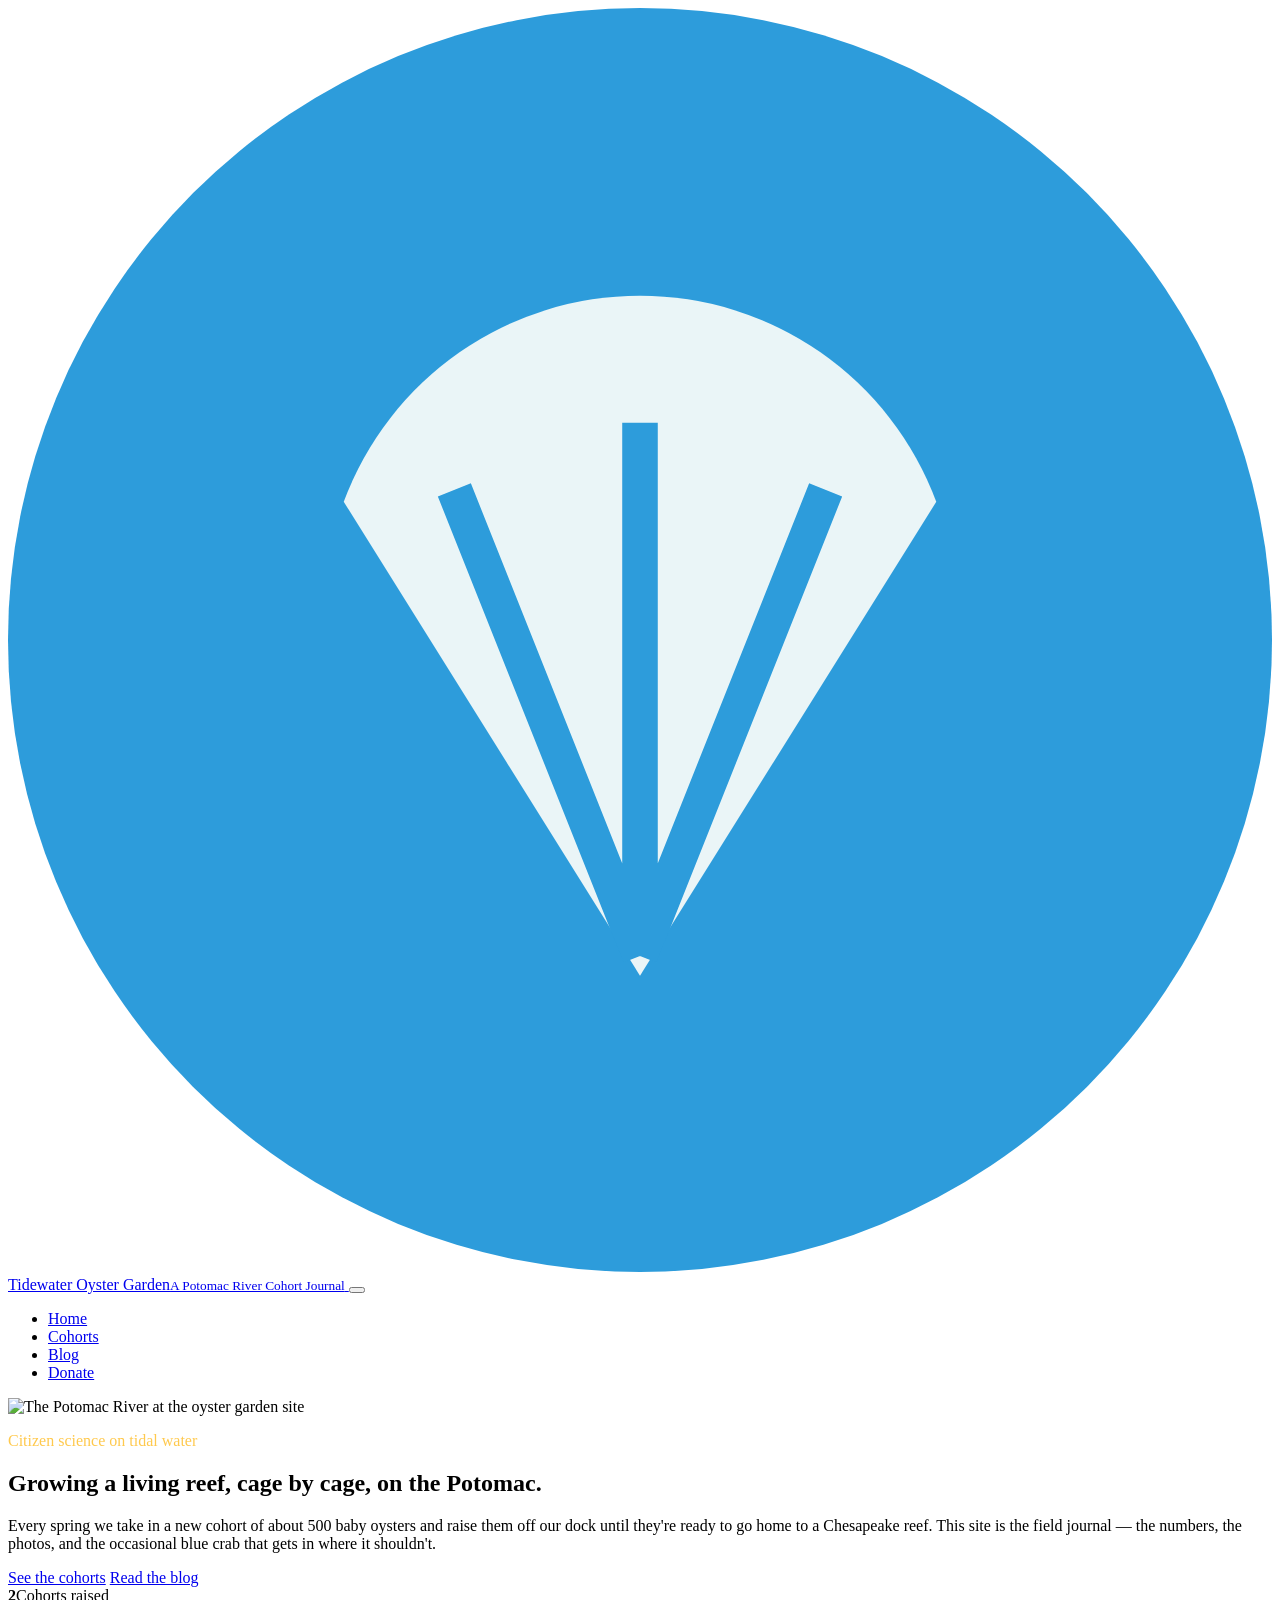
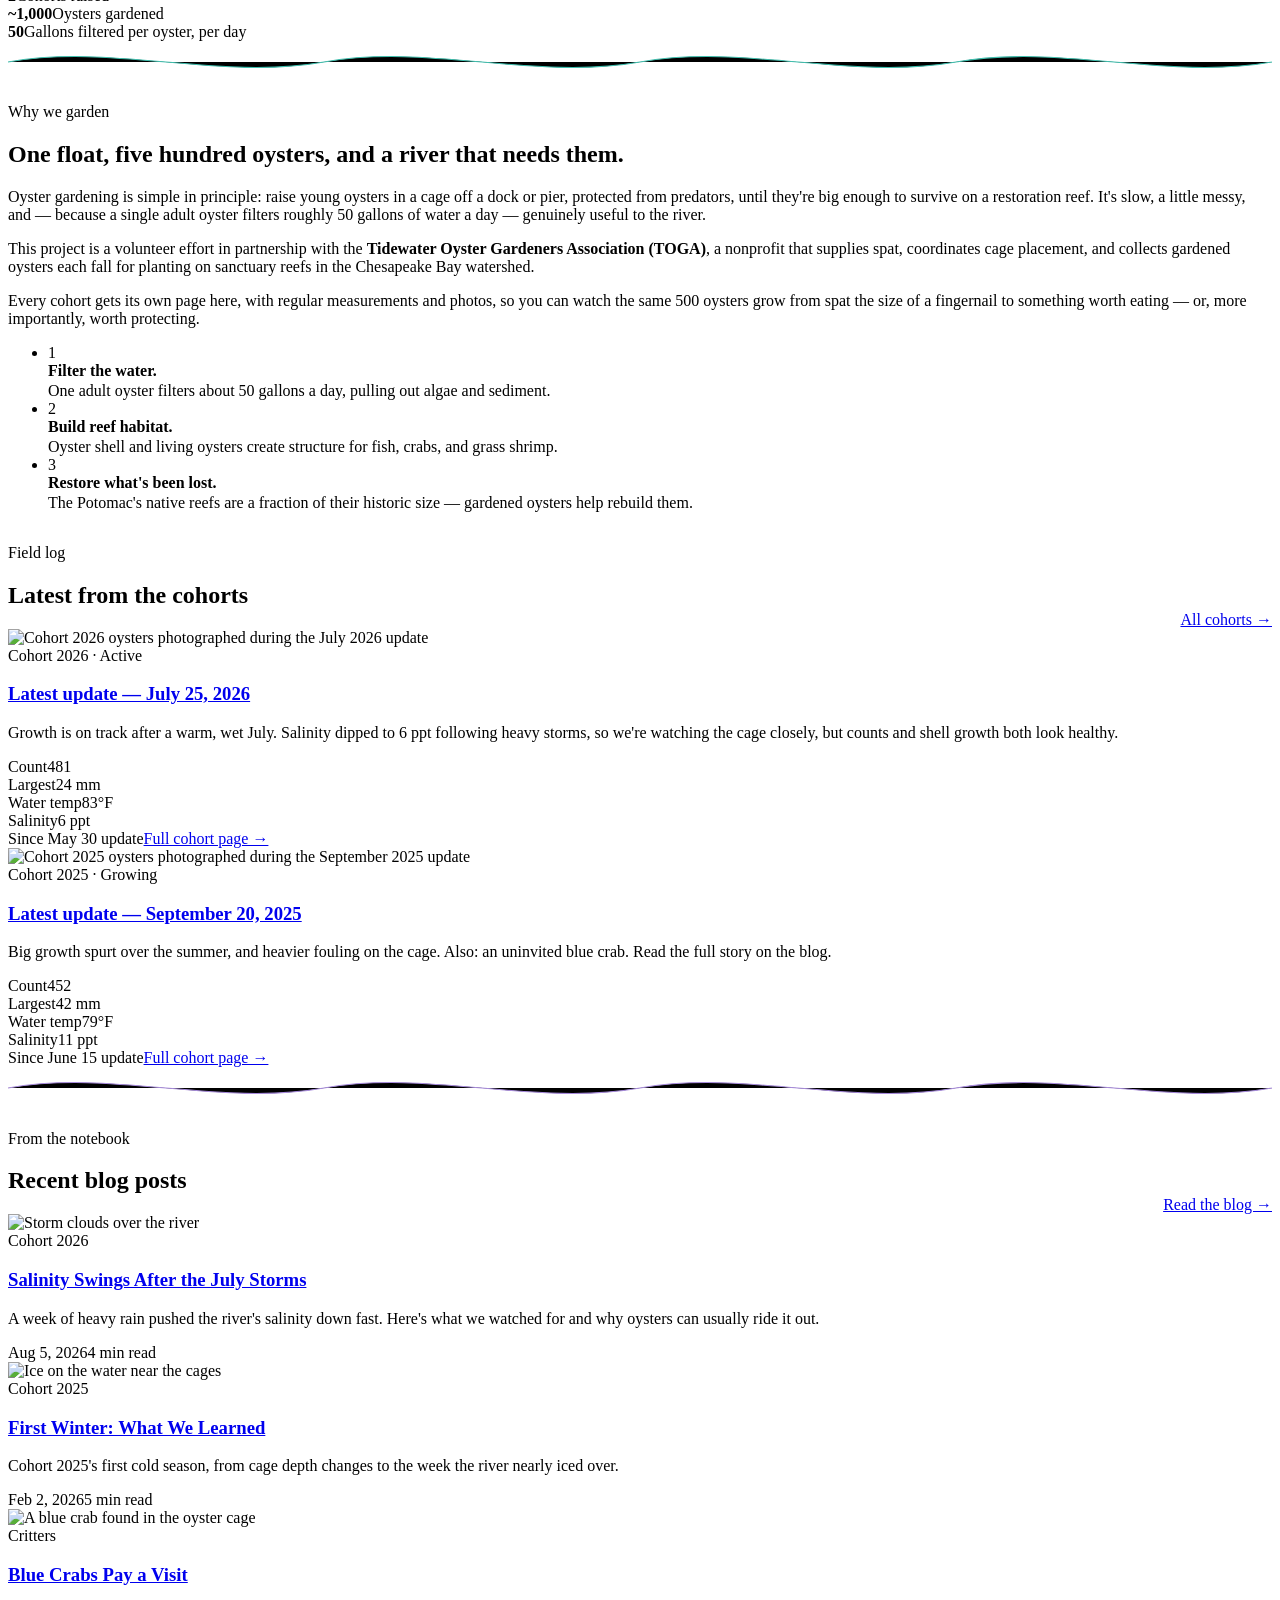
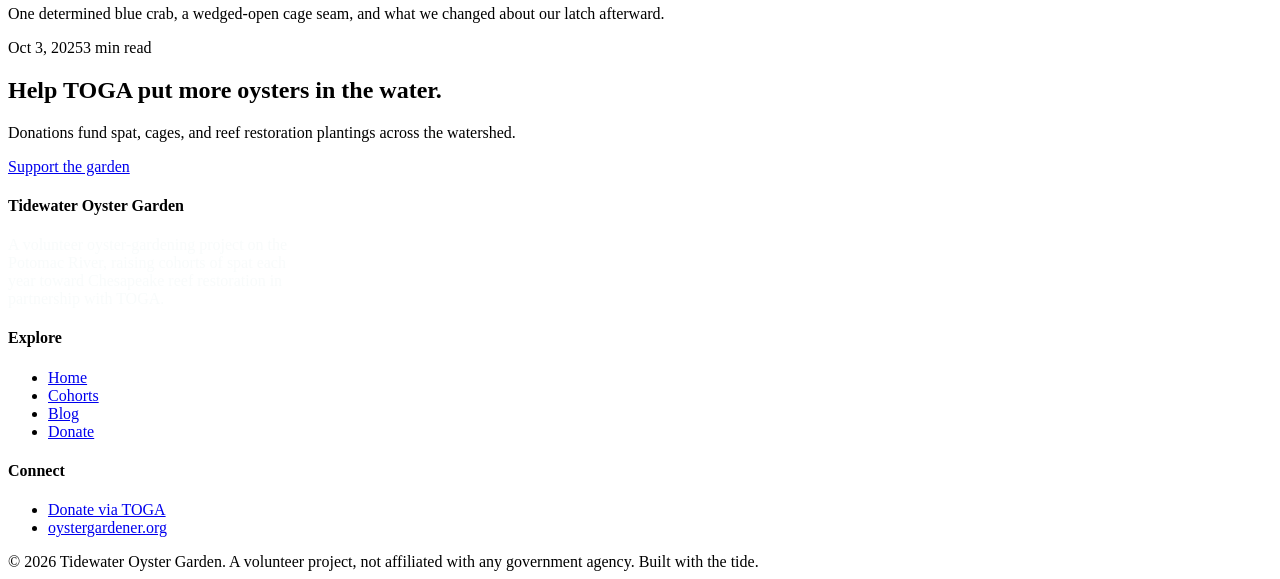
==== index.html @ 4af09a5b "Add files via upload" ====
<!DOCTYPE html>
<html lang="en">
<head>
<meta charset="UTF-8">
<meta name="viewport" content="width=device-width, initial-scale=1.0">
<title>Tidewater Oyster Garden — Growing a Reef on the Potomac</title>
<meta name="description" content="Follow the progress of a volunteer oyster garden on the Potomac River — cohort data, photo updates, field notes, and how to support the Tidewater Oyster Gardeners Association.">
<link rel="preconnect" href="https://fonts.googleapis.com">
<link rel="stylesheet" href="css/style.css">
</head>
<body data-page="home">

<header class="site-header">
  <nav class="nav">
    <a href="index.html" class="brand">
      <svg class="brand-mark" viewBox="0 0 32 32" xmlns="http://www.w3.org/2000/svg" aria-hidden="true">
        <circle cx="16" cy="16" r="16" fill="#2D9CDB"/>
        <path d="M16 24.5 L8.5 12.5 A8 8 0 0 1 23.5 12.5 Z" fill="#F5FAF9" opacity="0.95"/>
        <path d="M16 24 L16 10.5 M16 24 L11.3 12.2 M16 24 L20.7 12.2" stroke="#2D9CDB" stroke-width="0.9" fill="none"/>
      </svg>
      <span>Tidewater Oyster Garden<small>A Potomac River Cohort Journal</small></span>
    </a>
    <button class="nav-toggle" aria-label="Toggle navigation" aria-expanded="false"><span></span></button>
    <ul class="nav-links">
      <li><a href="index.html" data-nav="home">Home</a></li>
      <li><a href="cohorts.html" data-nav="cohorts">Cohorts</a></li>
      <li><a href="blog.html" data-nav="blog">Blog</a></li>
      <li><a href="donate.html" data-nav="donate" class="nav-cta">Donate</a></li>
    </ul>
  </nav>
</header>

<section class="hero">
  <div class="hero-media">
    <img src="images/site/hero-home.jpg" alt="The Potomac River at the oyster garden site">
  </div>
  <div class="hero-inner">
    <p class="eyebrow" style="color:#FFC94D">Citizen science on tidal water</p>
    <h1>Growing a living reef, cage by cage, on the Potomac.</h1>
    <p class="lede">Every spring we take in a new cohort of about 500 baby oysters and raise them off our dock until they're ready to go home to a Chesapeake reef. This site is the field journal — the numbers, the photos, and the occasional blue crab that gets in where it shouldn't.</p>
    <div class="hero-cta">
      <a href="cohorts.html" class="btn btn-primary">See the cohorts</a>
      <a href="blog.html" class="btn btn-ghost">Read the blog</a>
    </div>
    <div class="hero-stats">
      <div class="hero-stat"><b>2</b><span>Cohorts raised</span></div>
      <div class="hero-stat"><b>~1,000</b><span>Oysters gardened</span></div>
      <div class="hero-stat"><b>50</b><span>Gallons filtered per oyster, per day</span></div>
    </div>
  </div>
</section>

<svg class="tide-line" viewBox="0 0 1200 40" preserveAspectRatio="none" aria-hidden="true">
  <path d="M0,20 C100,2 200,38 300,20 C400,2 500,38 600,20 C700,2 800,38 900,20 C1000,2 1100,38 1200,20" stroke="#3FBFAE"/>
</svg>

<section class="section">
  <div class="container">
    <div class="grid grid-2" style="align-items:center; gap:56px;">
      <div class="reveal">
        <p class="eyebrow">Why we garden</p>
        <h2>One float, five hundred oysters, and a river that needs them.</h2>
        <p>Oyster gardening is simple in principle: raise young oysters in a cage off a dock or pier, protected from predators, until they're big enough to survive on a restoration reef. It's slow, a little messy, and — because a single adult oyster filters roughly 50 gallons of water a day — genuinely useful to the river.</p>
        <p>This project is a volunteer effort in partnership with the <strong>Tidewater Oyster Gardeners Association (TOGA)</strong>, a nonprofit that supplies spat, coordinates cage placement, and collects gardened oysters each fall for planting on sanctuary reefs in the Chesapeake Bay watershed.</p>
        <p>Every cohort gets its own page here, with regular measurements and photos, so you can watch the same 500 oysters grow from spat the size of a fingernail to something worth eating — or, more importantly, worth protecting.</p>
      </div>
      <div class="reveal">
        <ul class="impact-list">
          <li><span class="impact-num">1</span><div><strong>Filter the water.</strong><p style="margin:2px 0 0;">One adult oyster filters about 50 gallons a day, pulling out algae and sediment.</p></div></li>
          <li><span class="impact-num">2</span><div><strong>Build reef habitat.</strong><p style="margin:2px 0 0;">Oyster shell and living oysters create structure for fish, crabs, and grass shrimp.</p></div></li>
          <li><span class="impact-num">3</span><div><strong>Restore what's been lost.</strong><p style="margin:2px 0 0;">The Potomac's native reefs are a fraction of their historic size — gardened oysters help rebuild them.</p></div></li>
        </ul>
      </div>
    </div>
  </div>
</section>

<section class="section section--alt">
  <div class="container">
    <div style="display:flex; justify-content:space-between; align-items:end; flex-wrap:wrap; gap:16px;">
      <div>
        <p class="eyebrow">Field log</p>
        <h2>Latest from the cohorts</h2>
      </div>
      <a href="cohorts.html" class="btn btn-outline">All cohorts →</a>
    </div>

    <div class="grid grid-2 mt-lg">
      <div class="card reveal">
        <div class="card-media"><img src="images/cohort-2026/update2-01.jpg" alt="Cohort 2026 oysters photographed during the July 2026 update"></div>
        <div class="card-body">
          <span class="badge badge-active"><span class="badge-dot"></span>Cohort 2026 · Active</span>
          <h3><a href="cohort-2026.html#update-2026-07">Latest update — July 25, 2026</a></h3>
          <p>Growth is on track after a warm, wet July. Salinity dipped to 6 ppt following heavy storms, so we're watching the cage closely, but counts and shell growth both look healthy.</p>
          <div class="data-grid" style="margin:14px 0 0;">
            <div class="data-cell accent-bay"><span class="k">Count</span><span class="v">481</span></div>
            <div class="data-cell accent-coral"><span class="k">Largest</span><span class="v">24 mm</span></div>
            <div class="data-cell accent-marsh"><span class="k">Water temp</span><span class="v">83°F</span></div>
            <div class="data-cell accent-salmon"><span class="k">Salinity</span><span class="v">6 ppt</span></div>
          </div>
          <div class="card-foot"><span>Since May 30 update</span><a href="cohort-2026.html">Full cohort page →</a></div>
        </div>
      </div>

      <div class="card reveal">
        <div class="card-media"><img src="images/cohort-2025/update2-01.jpg" alt="Cohort 2025 oysters photographed during the September 2025 update"></div>
        <div class="card-body">
          <span class="badge"><span class="badge-dot"></span>Cohort 2025 · Growing</span>
          <h3><a href="cohort-2025.html#update-2025-09">Latest update — September 20, 2025</a></h3>
          <p>Big growth spurt over the summer, and heavier fouling on the cage. Also: an uninvited blue crab. Read the full story on the blog.</p>
          <div class="data-grid" style="margin:14px 0 0;">
            <div class="data-cell accent-bay"><span class="k">Count</span><span class="v">452</span></div>
            <div class="data-cell accent-coral"><span class="k">Largest</span><span class="v">42 mm</span></div>
            <div class="data-cell accent-marsh"><span class="k">Water temp</span><span class="v">79°F</span></div>
            <div class="data-cell accent-salmon"><span class="k">Salinity</span><span class="v">11 ppt</span></div>
          </div>
          <div class="card-foot"><span>Since June 15 update</span><a href="cohort-2025.html">Full cohort page →</a></div>
        </div>
      </div>
    </div>
  </div>
</section>

<svg class="tide-line" viewBox="0 0 1200 40" preserveAspectRatio="none" aria-hidden="true">
  <path d="M0,20 C100,2 200,38 300,20 C400,2 500,38 600,20 C700,2 800,38 900,20 C1000,2 1100,38 1200,20" stroke="#A78BDB"/>
</svg>

<section class="section">
  <div class="container">
    <div style="display:flex; justify-content:space-between; align-items:end; flex-wrap:wrap; gap:16px;">
      <div>
        <p class="eyebrow">From the notebook</p>
        <h2>Recent blog posts</h2>
      </div>
      <a href="blog.html" class="btn btn-outline">Read the blog →</a>
    </div>

    <div class="grid grid-3 mt-lg">
      <article class="card reveal">
        <div class="card-media"><img src="images/blog/post-storm.jpg" alt="Storm clouds over the river"></div>
        <div class="card-body">
          <span class="tag tag-coral">Cohort 2026</span>
          <h3><a href="blog.html#salinity-swings">Salinity Swings After the July Storms</a></h3>
          <p>A week of heavy rain pushed the river's salinity down fast. Here's what we watched for and why oysters can usually ride it out.</p>
          <div class="card-foot"><span>Aug 5, 2026</span><span>4 min read</span></div>
        </div>
      </article>

      <article class="card reveal">
        <div class="card-media"><img src="images/blog/post-winter.jpg" alt="Ice on the water near the cages"></div>
        <div class="card-body">
          <span class="tag tag-seafoam">Cohort 2025</span>
          <h3><a href="blog.html#first-winter">First Winter: What We Learned</a></h3>
          <p>Cohort 2025's first cold season, from cage depth changes to the week the river nearly iced over.</p>
          <div class="card-foot"><span>Feb 2, 2026</span><span>5 min read</span></div>
        </div>
      </article>

      <article class="card reveal">
        <div class="card-media"><img src="images/blog/post-crabs.jpg" alt="A blue crab found in the oyster cage"></div>
        <div class="card-body">
          <span class="tag">Critters</span>
          <h3><a href="blog.html#blue-crabs">Blue Crabs Pay a Visit</a></h3>
          <p>One determined blue crab, a wedged-open cage seam, and what we changed about our latch afterward.</p>
          <div class="card-foot"><span>Oct 3, 2025</span><span>3 min read</span></div>
        </div>
      </article>
    </div>
  </div>
</section>

<section class="section section--tight">
  <div class="container">
    <div class="donate-banner reveal">
      <div>
        <h2>Help TOGA put more oysters in the water.</h2>
        <p>Donations fund spat, cages, and reef restoration plantings across the watershed.</p>
      </div>
      <a href="donate.html" class="btn btn-primary btn-lg">Support the garden</a>
    </div>
  </div>
</section>

<footer class="site-footer">
  <div class="container">
    <div class="footer-grid">
      <div>
        <h4>Tidewater Oyster Garden</h4>
        <p style="color:rgba(245,250,249,.75); max-width:38ch;">A volunteer oyster-gardening project on the Potomac River, raising cohorts of spat each year toward Chesapeake reef restoration in partnership with TOGA.</p>
      </div>
      <div>
        <h4>Explore</h4>
        <ul>
          <li><a href="index.html">Home</a></li>
          <li><a href="cohorts.html">Cohorts</a></li>
          <li><a href="blog.html">Blog</a></li>
          <li><a href="donate.html">Donate</a></li>
        </ul>
      </div>
      <div>
        <h4>Connect</h4>
        <ul>
          <li><a href="https://www.oystergardener.org/donate" target="_blank" rel="noopener">Donate via TOGA</a></li>
          <li><a href="https://www.oystergardener.org" target="_blank" rel="noopener">oystergardener.org</a></li>
        </ul>
      </div>
    </div>
    <div class="footer-bottom">
      <span>© 2026 Tidewater Oyster Garden. A volunteer project, not affiliated with any government agency.</span>
      <span>Built with the tide.</span>
    </div>
  </div>
</footer>

<script src="js/main.js"></script>
</body>
</html>
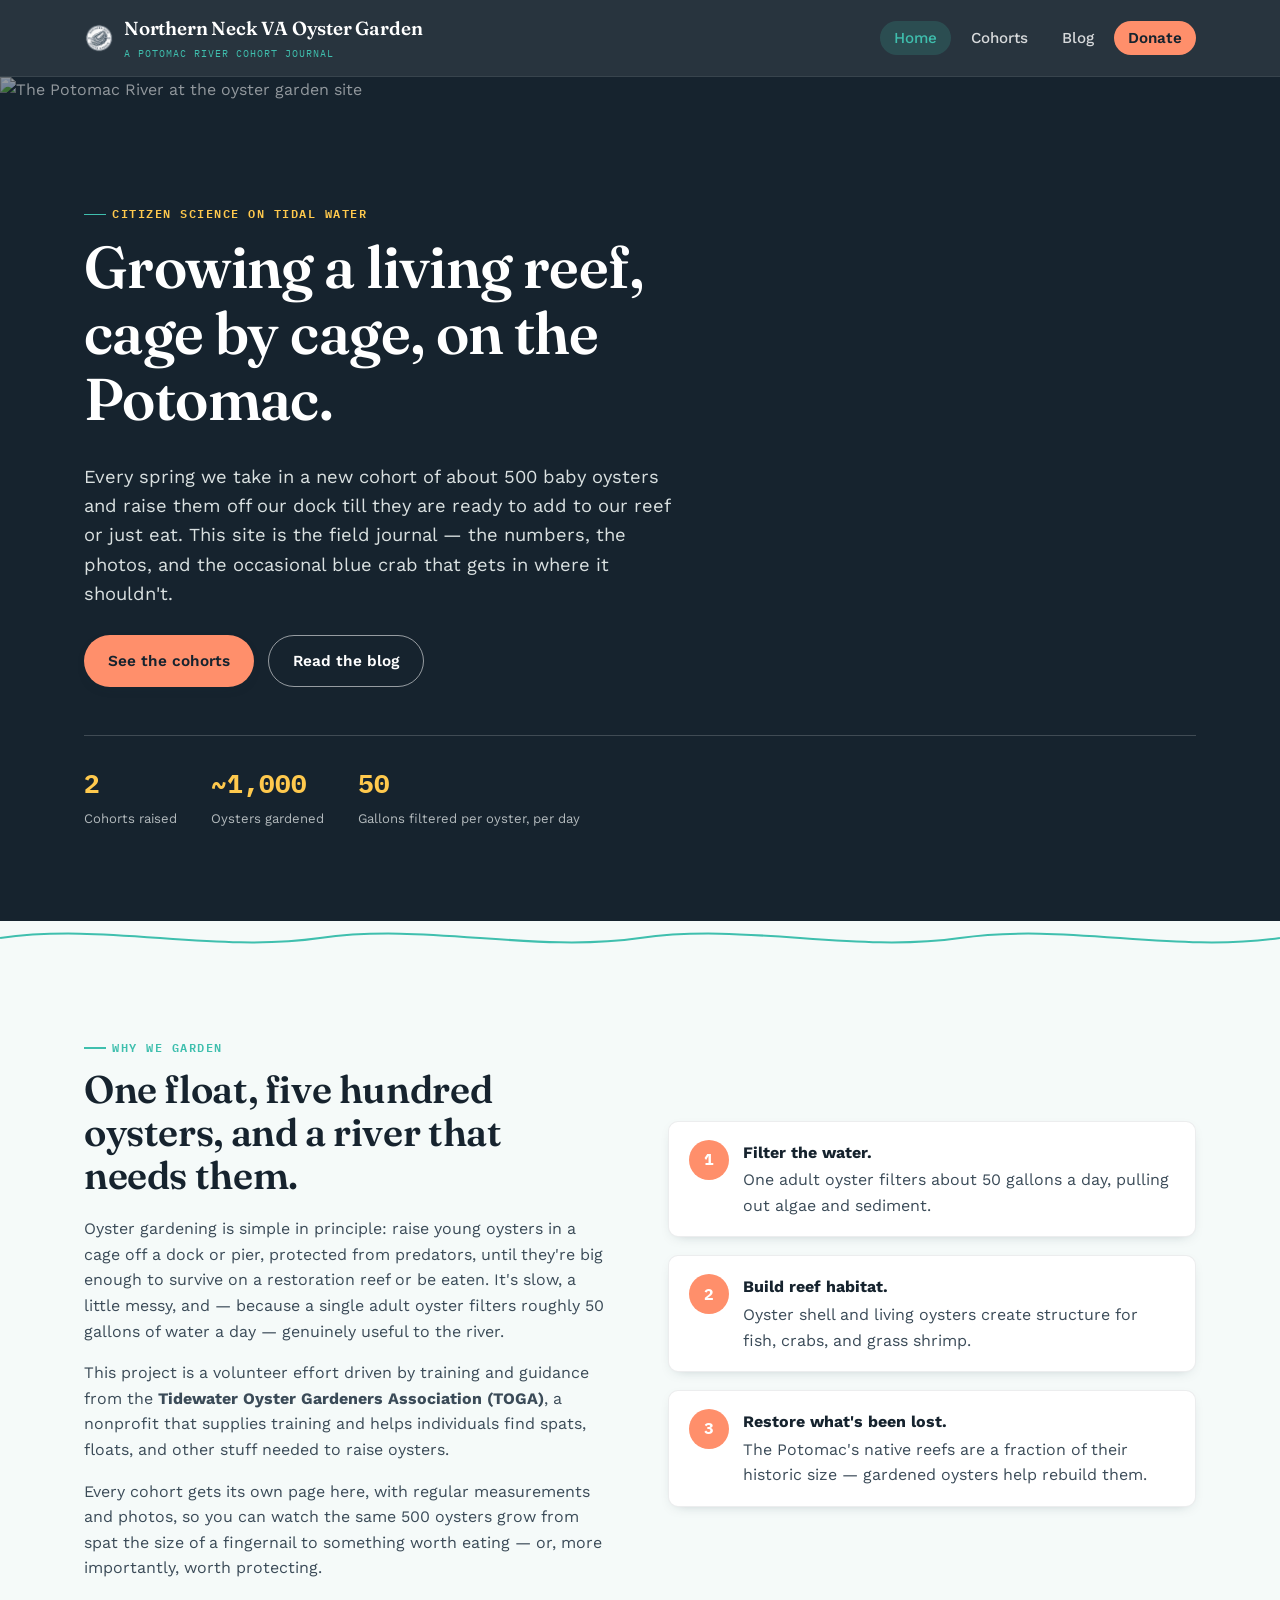
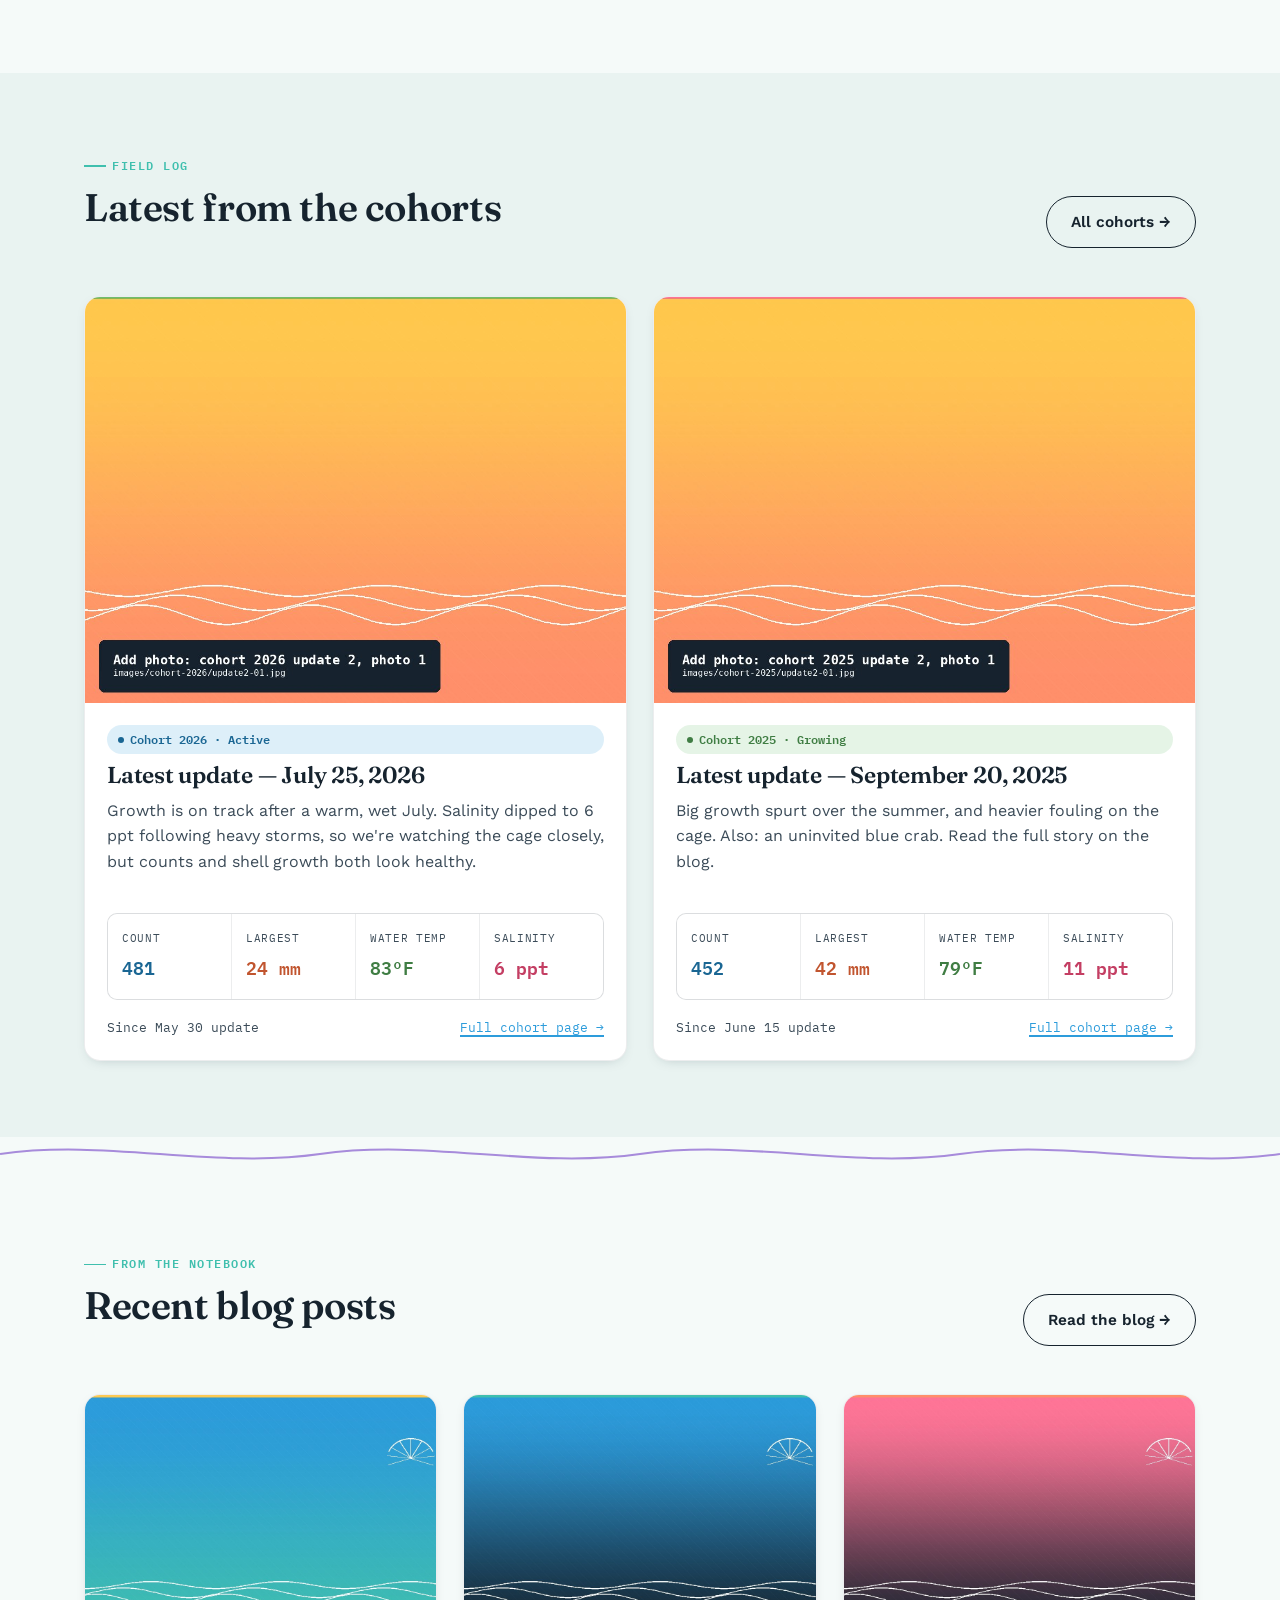
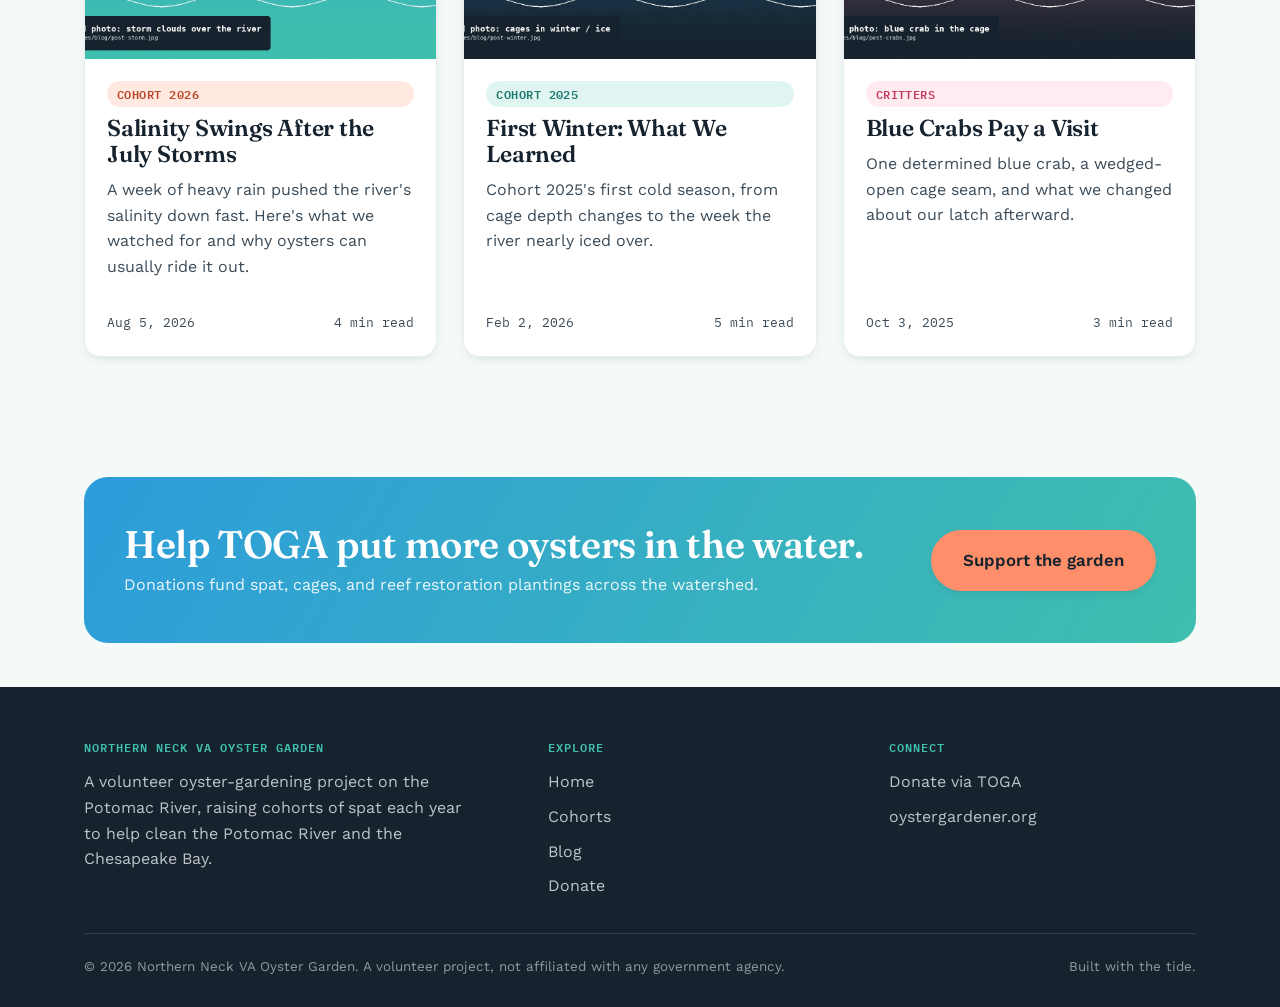
==== commit 91e4c13d: "Add files via upload" ====
--- a/index.html
+++ b/index.html
@@ -3,7 +3,7 @@
 <head>
 <meta charset="UTF-8">
 <meta name="viewport" content="width=device-width, initial-scale=1.0">
-<title>Tidewater Oyster Garden — Growing a Reef on the Potomac</title>
+<title>Northern Neck VA Oyster Garden — Growing a Reef on the Potomac</title>
 <meta name="description" content="Follow the progress of a volunteer oyster garden on the Potomac River — cohort data, photo updates, field notes, and how to support the Tidewater Oyster Gardeners Association.">
 <link rel="preconnect" href="https://fonts.googleapis.com">
 <link rel="stylesheet" href="css/style.css">
@@ -13,12 +13,8 @@
 <header class="site-header">
   <nav class="nav">
     <a href="index.html" class="brand">
-      <svg class="brand-mark" viewBox="0 0 32 32" xmlns="http://www.w3.org/2000/svg" aria-hidden="true">
-        <circle cx="16" cy="16" r="16" fill="#2D9CDB"/>
-        <path d="M16 24.5 L8.5 12.5 A8 8 0 0 1 23.5 12.5 Z" fill="#F5FAF9" opacity="0.95"/>
-        <path d="M16 24 L16 10.5 M16 24 L11.3 12.2 M16 24 L20.7 12.2" stroke="#2D9CDB" stroke-width="0.9" fill="none"/>
-      </svg>
-      <span>Tidewater Oyster Garden<small>A Potomac River Cohort Journal</small></span>
+      <img class="brand-mark" src="images/site/brand-mark.png" alt="Northern Neck VA Oyster Garden brand mark">
+      <span>Northern Neck VA Oyster Garden<small>A Potomac River Cohort Journal</small></span>
     </a>
     <button class="nav-toggle" aria-label="Toggle navigation" aria-expanded="false"><span></span></button>
     <ul class="nav-links">
@@ -37,7 +33,7 @@
   <div class="hero-inner">
     <p class="eyebrow" style="color:#FFC94D">Citizen science on tidal water</p>
     <h1>Growing a living reef, cage by cage, on the Potomac.</h1>
-    <p class="lede">Every spring we take in a new cohort of about 500 baby oysters and raise them off our dock until they're ready to go home to a Chesapeake reef. This site is the field journal — the numbers, the photos, and the occasional blue crab that gets in where it shouldn't.</p>
+    <p class="lede">Every spring we take in a new cohort of about 500 baby oysters and raise them off our dock till they are ready to add to our reef or just eat. This site is the field journal — the numbers, the photos, and the occasional blue crab that gets in where it shouldn't.</p>
     <div class="hero-cta">
       <a href="cohorts.html" class="btn btn-primary">See the cohorts</a>
       <a href="blog.html" class="btn btn-ghost">Read the blog</a>
@@ -60,8 +56,8 @@
       <div class="reveal">
         <p class="eyebrow">Why we garden</p>
         <h2>One float, five hundred oysters, and a river that needs them.</h2>
-        <p>Oyster gardening is simple in principle: raise young oysters in a cage off a dock or pier, protected from predators, until they're big enough to survive on a restoration reef. It's slow, a little messy, and — because a single adult oyster filters roughly 50 gallons of water a day — genuinely useful to the river.</p>
-        <p>This project is a volunteer effort in partnership with the <strong>Tidewater Oyster Gardeners Association (TOGA)</strong>, a nonprofit that supplies spat, coordinates cage placement, and collects gardened oysters each fall for planting on sanctuary reefs in the Chesapeake Bay watershed.</p>
+        <p>Oyster gardening is simple in principle: raise young oysters in a cage off a dock or pier, protected from predators, until they're big enough to survive on a restoration reef or be eaten. It's slow, a little messy, and — because a single adult oyster filters roughly 50 gallons of water a day — genuinely useful to the river.</p>
+        <p>This project is a volunteer effort driven by training and guidance from the <strong>Tidewater Oyster Gardeners Association (TOGA)</strong>, a nonprofit that supplies training and helps individuals find spats, floats, and other stuff needed to raise oysters.</p>
         <p>Every cohort gets its own page here, with regular measurements and photos, so you can watch the same 500 oysters grow from spat the size of a fingernail to something worth eating — or, more importantly, worth protecting.</p>
       </div>
       <div class="reveal">
@@ -185,8 +181,8 @@
   <div class="container">
     <div class="footer-grid">
       <div>
-        <h4>Tidewater Oyster Garden</h4>
-        <p style="color:rgba(245,250,249,.75); max-width:38ch;">A volunteer oyster-gardening project on the Potomac River, raising cohorts of spat each year toward Chesapeake reef restoration in partnership with TOGA.</p>
+        <h4>Northern Neck VA Oyster Garden</h4>
+        <p style="color:rgba(245,250,249,.75); max-width:38ch;">A volunteer oyster-gardening project on the Potomac River, raising cohorts of spat each year to help clean the Potomac River and the Chesapeake Bay.</p>
       </div>
       <div>
         <h4>Explore</h4>
@@ -206,7 +202,7 @@
       </div>
     </div>
     <div class="footer-bottom">
-      <span>© 2026 Tidewater Oyster Garden. A volunteer project, not affiliated with any government agency.</span>
+      <span>© 2026 Northern Neck VA Oyster Garden. A volunteer project, not affiliated with any government agency.</span>
       <span>Built with the tide.</span>
     </div>
   </div>
--- a/css/style.css
+++ b/css/style.css
@@ -0,0 +1,464 @@
+/* ==========================================================================
+   Northern Neck VA Oyster Garden — stylesheet
+   A field-notebook aesthetic for a citizen-science oyster garden on the
+   Potomac. Signature element: the "tide line" — a wavy rule that separates
+   sections, and a vertical tide gauge that tracks cohort update history.
+   ========================================================================== */
+
+@import url('https://fonts.googleapis.com/css2?family=Fraunces:opsz,wght@9..144,400;9..144,500;9..144,600;9..144,700&family=Work+Sans:wght@400;500;600;700&family=IBM+Plex+Mono:wght@400;500;600&display=swap');
+
+:root{
+  /* -- brand palette (fixed) -- */
+  --bay:      #2D9CDB;
+  --seafoam:  #3FBFAE;
+  --coral:    #FF8F6B;
+  --gold:     #FFC94D;
+  --lavender: #A78BDB;
+  --salmon:   #FF7597;
+  --marsh:    #6FBF73;
+
+  /* -- neutrals, built to sit quietly around the palette -- */
+  --ink:        #16232E;
+  --ink-soft:   #3B4B58;
+  --paper:      #F5FAF9;
+  --paper-alt:  #E9F3F1;
+  --paper-deep: #DCEAE8;
+  --white:      #FFFFFF;
+  --line:       rgba(22,35,46,.14);
+  --line-soft:  rgba(22,35,46,.08);
+  --shadow:     0 12px 30px -14px rgba(16,45,58,.35);
+  --shadow-sm:  0 4px 14px -8px rgba(16,45,58,.35);
+
+  /* -- type -- */
+  --font-display: 'Fraunces', 'Georgia', serif;
+  --font-body:    'Work Sans', -apple-system, sans-serif;
+  --font-mono:    'IBM Plex Mono', 'SFMono-Regular', monospace;
+
+  --radius: 16px;
+  --radius-sm: 10px;
+  --container: 1160px;
+}
+
+*, *::before, *::after{ box-sizing: border-box; }
+html{ scroll-behavior: smooth; }
+@media (prefers-reduced-motion: reduce){
+  html{ scroll-behavior: auto; }
+  *, *::before, *::after{ animation-duration: .001ms !important; animation-iteration-count: 1 !important; transition-duration: .001ms !important; scroll-behavior: auto !important; }
+}
+
+body{
+  margin: 0;
+  font-family: var(--font-body);
+  color: var(--ink);
+  background: var(--paper);
+  line-height: 1.6;
+  -webkit-font-smoothing: antialiased;
+}
+
+h1,h2,h3,h4{
+  font-family: var(--font-display);
+  font-weight: 600;
+  line-height: 1.12;
+  margin: 0 0 .5em;
+  color: var(--ink);
+  letter-spacing: -.01em;
+}
+h1{ font-size: clamp(2.4rem, 4.6vw, 4rem); font-weight: 600; }
+h2{ font-size: clamp(1.7rem, 3vw, 2.5rem); }
+h3{ font-size: clamp(1.25rem, 1.8vw, 1.6rem); }
+p{ margin: 0 0 1em; color: var(--ink-soft); }
+a{ color: var(--bay); text-decoration-thickness: 1.5px; text-underline-offset: 3px; }
+a:hover{ color: #1f7fb8; }
+img{ max-width: 100%; display: block; }
+ul{ padding-left: 1.2em; }
+
+:focus-visible{
+  outline: 3px solid var(--gold);
+  outline-offset: 3px;
+  border-radius: 4px;
+}
+
+.container{
+  width: 100%;
+  max-width: var(--container);
+  margin: 0 auto;
+  padding: 0 24px;
+}
+
+.eyebrow{
+  font-family: var(--font-mono);
+  font-size: .78rem;
+  letter-spacing: .12em;
+  text-transform: uppercase;
+  color: var(--seafoam);
+  font-weight: 600;
+  display: inline-flex;
+  align-items: center;
+  gap: .5em;
+  margin-bottom: .8em;
+}
+.eyebrow::before{
+  content: "";
+  width: 22px; height: 1.5px;
+  background: var(--seafoam);
+  display: inline-block;
+}
+
+/* ==========================================================================
+   Site header / nav
+   ========================================================================== */
+.site-header{
+  position: sticky; top: 0; z-index: 50;
+  background: rgba(22,35,46,.92);
+  backdrop-filter: blur(10px);
+  border-bottom: 1px solid rgba(255,255,255,.08);
+}
+.nav{
+  display: flex; align-items: center; justify-content: space-between;
+  padding: 14px 24px;
+  max-width: var(--container);
+  margin: 0 auto;
+}
+.brand{
+  display: flex; align-items: center; gap: 10px;
+  color: var(--white); text-decoration: none;
+  font-family: var(--font-display); font-weight: 600; font-size: 1.18rem;
+  letter-spacing: -.01em;
+}
+.brand:hover{ color: var(--white); }
+.brand-mark{ width: 30px; height: 30px; flex-shrink: 0; object-fit: contain; border-radius: 50%; }
+.brand small{
+  display: block; font-family: var(--font-mono); font-weight: 400;
+  font-size: .62rem; letter-spacing: .1em; text-transform: uppercase;
+  color: var(--seafoam); margin-top: 2px;
+}
+
+.nav-links{
+  display: flex; align-items: center; gap: 6px;
+  list-style: none; margin: 0; padding: 0;
+}
+.nav-links a{
+  color: rgba(255,255,255,.82);
+  text-decoration: none;
+  font-weight: 500; font-size: .95rem;
+  padding: 8px 14px; border-radius: 999px;
+  transition: background .15s ease, color .15s ease;
+}
+.nav-links a:hover{ background: rgba(255,255,255,.1); color: var(--white); }
+.nav-links a.active{ background: rgba(63,191,174,.18); color: var(--seafoam); }
+.nav-links a.nav-cta{
+  background: var(--coral); color: var(--ink); font-weight: 600;
+}
+.nav-links a.nav-cta:hover{ background: #ff7c50; color: var(--ink); }
+
+.nav-toggle{
+  display: none;
+  background: none; border: 1px solid rgba(255,255,255,.3);
+  border-radius: 8px; width: 42px; height: 38px;
+  align-items: center; justify-content: center; cursor: pointer;
+}
+.nav-toggle span, .nav-toggle span::before, .nav-toggle span::after{
+  content: ""; display: block; width: 20px; height: 2px; background: var(--white);
+  position: relative; transition: transform .2s ease, opacity .2s ease;
+}
+.nav-toggle span::before{ position: absolute; top: -6px; }
+.nav-toggle span::after{ position: absolute; top: 6px; }
+
+@media (max-width: 820px){
+  .nav-toggle{ display: flex; }
+  .nav-links{
+    position: absolute; top: 100%; left: 0; right: 0;
+    flex-direction: column; align-items: stretch; gap: 2px;
+    background: rgba(22,35,46,.98); padding: 10px 16px 18px;
+    display: none;
+  }
+  .nav-links.open{ display: flex; }
+  .nav-links a{ padding: 12px 14px; }
+}
+
+/* ==========================================================================
+   Tide line — signature divider motif
+   ========================================================================== */
+.tide-line{ display: block; width: 100%; height: 34px; margin: 0; }
+.tide-line path{ fill: none; stroke-width: 2.4; }
+
+.section{ padding: 76px 0; }
+.section--tight{ padding: 44px 0; }
+.section--alt{ background: var(--paper-alt); }
+.section--ink{ background: var(--ink); color: var(--paper); }
+.section--ink h2, .section--ink h3{ color: var(--white); }
+.section--ink p{ color: rgba(245,250,249,.78); }
+
+/* ==========================================================================
+   Buttons
+   ========================================================================== */
+.btn{
+  display: inline-flex; align-items: center; gap: 8px;
+  font-family: var(--font-body); font-weight: 600; font-size: .96rem;
+  padding: 13px 24px; border-radius: 999px;
+  text-decoration: none; border: none; cursor: pointer;
+  transition: transform .15s ease, box-shadow .15s ease, background .15s ease;
+}
+.btn:hover{ transform: translateY(-2px); }
+.btn-primary{ background: var(--coral); color: var(--ink); box-shadow: var(--shadow-sm); }
+.btn-primary:hover{ background: #ff7c50; color: var(--ink); }
+.btn-ghost{
+  background: transparent; color: var(--white);
+  border: 1.5px solid rgba(255,255,255,.55);
+}
+.btn-ghost:hover{ background: rgba(255,255,255,.12); color: var(--white); }
+.btn-outline{
+  background: transparent; color: var(--ink);
+  border: 1.5px solid var(--ink);
+}
+.btn-outline:hover{ background: var(--ink); color: var(--white); }
+.btn-lg{ padding: 17px 32px; font-size: 1.05rem; }
+
+/* ==========================================================================
+   Hero
+   ========================================================================== */
+.hero{
+  position: relative; color: var(--white);
+  background: var(--ink);
+  overflow: hidden;
+}
+.hero-media{
+  position: absolute; inset: 0;
+}
+.hero-media img{ width: 100%; height: 100%; object-fit: cover; opacity: .82; }
+.hero-media::after{
+  content: "";
+  position: absolute; inset: 0;
+  background: linear-gradient(180deg, rgba(22,35,46,.35) 0%, rgba(22,35,46,.55) 55%, rgba(22,35,46,.96) 100%);
+}
+.hero-inner{
+  position: relative; z-index: 2;
+  padding: 120px 24px 90px;
+  max-width: var(--container); margin: 0 auto;
+}
+.hero-inner.hero-inner--sm{ padding: 90px 24px 64px; }
+.hero h1{ color: var(--white); max-width: 16ch; }
+.hero .lede{ color: rgba(245,250,249,.88); font-size: 1.15rem; max-width: 54ch; }
+.hero-cta{ display: flex; gap: 14px; flex-wrap: wrap; margin-top: 26px; }
+.hero-stats{
+  display: flex; gap: 34px; flex-wrap: wrap;
+  margin-top: 48px; padding-top: 28px;
+  border-top: 1px solid rgba(255,255,255,.18);
+}
+.hero-stat b{
+  display: block; font-family: var(--font-mono); font-size: 1.6rem;
+  color: var(--gold);
+}
+.hero-stat span{ font-size: .82rem; color: rgba(245,250,249,.7); }
+
+/* ==========================================================================
+   Cards
+   ========================================================================== */
+.grid{ display: grid; gap: 26px; }
+.grid-3{ grid-template-columns: repeat(3, 1fr); }
+.grid-2{ grid-template-columns: repeat(2, 1fr); }
+@media (max-width: 900px){ .grid-3{ grid-template-columns: 1fr 1fr; } }
+@media (max-width: 640px){ .grid-3, .grid-2{ grid-template-columns: 1fr; } }
+
+.card{
+  background: var(--white);
+  border-radius: var(--radius);
+  border: 1px solid var(--line-soft);
+  overflow: hidden;
+  box-shadow: var(--shadow-sm);
+  display: flex; flex-direction: column;
+  transition: transform .18s ease, box-shadow .18s ease;
+}
+.card:hover{ transform: translateY(-4px); box-shadow: var(--shadow); }
+.card-media{ aspect-ratio: 4/3; overflow: hidden; background: var(--paper-deep); }
+.card-media img{ width: 100%; height: 100%; object-fit: cover; }
+.card-body{ padding: 22px; display: flex; flex-direction: column; gap: 8px; flex: 1; }
+.card-body h3{ margin-bottom: 2px; }
+.card-body h3 a{ color: var(--ink); text-decoration: none; }
+.card-body h3 a:hover{ color: var(--bay); }
+.card-foot{
+  margin-top: auto; padding-top: 10px;
+  display: flex; align-items: center; justify-content: space-between;
+  font-family: var(--font-mono); font-size: .8rem; color: var(--ink-soft);
+}
+
+.tag{
+  display: inline-flex; align-items: center;
+  font-family: var(--font-mono); font-size: .72rem; font-weight: 600;
+  letter-spacing: .04em; text-transform: uppercase;
+  padding: 4px 10px; border-radius: 999px;
+  background: rgba(255,117,151,.14); color: #c43e63;
+}
+.tag.tag-seafoam{ background: rgba(63,191,174,.16); color: #1c7a6d; }
+.tag.tag-marsh{ background: rgba(111,191,115,.18); color: #3f7d43; }
+.tag.tag-gold{ background: rgba(255,201,77,.24); color: #8a6a12; }
+.tag.tag-lavender{ background: rgba(167,139,219,.18); color: #6849a8; }
+.tag.tag-coral{ background: rgba(255,143,107,.2); color: #b8492a; }
+
+.badge{
+  display: inline-flex; align-items: center; gap: 6px;
+  font-family: var(--font-mono); font-size: .74rem; font-weight: 600;
+  padding: 5px 11px; border-radius: 999px;
+  background: rgba(111,191,115,.18); color: #3f7d43;
+}
+.badge.badge-active{ background: rgba(45,156,219,.16); color: #1a6693; }
+.badge-dot{ width: 6px; height: 6px; border-radius: 50%; background: currentColor; }
+
+/* ==========================================================================
+   Stat / data grid — the "field log" readout
+   ========================================================================== */
+.data-grid{
+  display: grid; grid-template-columns: repeat(4, 1fr);
+  gap: 1px; background: var(--line-soft);
+  border: 1px solid var(--line-soft); border-radius: var(--radius-sm);
+  overflow: hidden; margin: 20px 0;
+}
+.data-cell{ background: var(--white); padding: 16px 14px; }
+.data-cell .k{
+  display: block; font-family: var(--font-mono); font-size: .68rem;
+  letter-spacing: .06em; text-transform: uppercase; color: var(--ink-soft);
+  margin-bottom: 6px;
+}
+.data-cell .v{
+  font-family: var(--font-mono); font-size: 1.15rem; font-weight: 600; color: var(--ink);
+}
+.data-cell.accent-bay .v{ color: #1a6693; }
+.data-cell.accent-coral .v{ color: #c1552f; }
+.data-cell.accent-marsh .v{ color: #3f7d43; }
+.data-cell.accent-salmon .v{ color: #c43e63; }
+@media (max-width: 760px){ .data-grid{ grid-template-columns: repeat(2, 1fr); } }
+
+.note-list{ margin: 18px 0 0; padding: 0; list-style: none; display: grid; gap: 14px; }
+.note-list li{
+  padding: 14px 16px; border-radius: var(--radius-sm);
+  background: var(--paper-alt); border-left: 3px solid var(--seafoam);
+}
+.note-list li b{
+  display: block; font-family: var(--font-mono); font-size: .72rem;
+  text-transform: uppercase; letter-spacing: .06em; color: var(--ink-soft); margin-bottom: 4px;
+}
+.note-list li p{ margin: 0; color: var(--ink); }
+
+/* ==========================================================================
+   Photo grid within an update
+   ========================================================================== */
+.photo-grid{
+  display: grid; gap: 12px;
+  grid-template-columns: repeat(auto-fill, minmax(170px, 1fr));
+  margin: 18px 0 6px;
+}
+figure.photo{
+  margin: 0; background: var(--white); border-radius: var(--radius-sm);
+  overflow: hidden; border: 1px solid var(--line-soft); box-shadow: var(--shadow-sm);
+}
+figure.photo img{ aspect-ratio: 4/3; object-fit: cover; width: 100%; }
+figure.photo figcaption{
+  padding: 9px 11px; font-size: .82rem; color: var(--ink-soft);
+  font-family: var(--font-body);
+}
+
+/* ==========================================================================
+   Update block + tide gauge timeline (cohort pages)
+   ========================================================================== */
+.timeline{
+  display: grid; grid-template-columns: 64px 1fr; gap: 0 28px;
+  margin-top: 10px;
+}
+.timeline-rail{
+  grid-column: 1; display: flex; flex-direction: column; align-items: center;
+}
+.timeline-dot{
+  width: 46px; height: 46px; border-radius: 50%;
+  background: var(--ink); color: var(--gold);
+  display: flex; align-items: center; justify-content: center;
+  font-family: var(--font-mono); font-size: .68rem; font-weight: 700;
+  border: 3px solid var(--seafoam); flex-shrink: 0; text-align: center;
+}
+.timeline-wave{
+  flex: 1; width: 3px; margin: 4px 0;
+  background: repeating-linear-gradient(180deg, var(--seafoam) 0 6px, transparent 6px 12px);
+}
+.update-block{ grid-column: 2; padding-bottom: 56px; }
+.update-block:last-child{ padding-bottom: 8px; }
+.update-head{ display: flex; align-items: baseline; gap: 14px; flex-wrap: wrap; margin-bottom: 4px; }
+.update-head h3{ margin: 0; }
+.update-date{ font-family: var(--font-mono); color: var(--bay); font-weight: 600; }
+@media (max-width: 620px){
+  .timeline{ grid-template-columns: 40px 1fr; gap: 0 16px; }
+  .timeline-dot{ width: 34px; height: 34px; font-size: .58rem; }
+}
+
+/* ==========================================================================
+   Blog
+   ========================================================================== */
+.post{
+  border-top: 1px solid var(--line); padding: 52px 0;
+}
+.post:first-of-type{ border-top: none; padding-top: 0; }
+.post-media{ border-radius: var(--radius); overflow: hidden; margin-bottom: 26px; box-shadow: var(--shadow-sm); }
+.post-meta{
+  display: flex; gap: 12px; align-items: center; flex-wrap: wrap;
+  font-family: var(--font-mono); font-size: .82rem; color: var(--ink-soft); margin-bottom: 10px;
+}
+.post h2{ margin-bottom: 14px; }
+.post .lede{ font-size: 1.08rem; color: var(--ink); }
+.post-toc{
+  background: var(--paper-alt); border-radius: var(--radius-sm);
+  padding: 20px 22px; margin-bottom: 40px;
+}
+.post-toc h2{ font-size: 1rem; font-family: var(--font-mono); text-transform: uppercase; letter-spacing: .06em; margin-bottom: 10px; }
+.post-toc ul{ list-style: none; padding: 0; margin: 0; display: grid; gap: 8px; }
+.post-toc a{ text-decoration: none; font-weight: 500; }
+
+/* ==========================================================================
+   Footer
+   ========================================================================== */
+.site-footer{ background: var(--ink); color: rgba(245,250,249,.75); padding: 54px 0 30px; }
+.footer-grid{
+  display: grid; grid-template-columns: 1.4fr 1fr 1fr; gap: 34px;
+  padding-bottom: 34px; border-bottom: 1px solid rgba(255,255,255,.12);
+}
+@media (max-width: 720px){ .footer-grid{ grid-template-columns: 1fr; } }
+.footer-grid h4{
+  color: var(--seafoam); font-family: var(--font-mono); font-size: .78rem;
+  text-transform: uppercase; letter-spacing: .08em; margin-bottom: 14px;
+}
+.footer-grid ul{ list-style: none; padding: 0; margin: 0; display: grid; gap: 9px; }
+.footer-grid a{ color: rgba(245,250,249,.75); text-decoration: none; }
+.footer-grid a:hover{ color: var(--white); }
+.footer-bottom{
+  padding-top: 22px; display: flex; justify-content: space-between;
+  flex-wrap: wrap; gap: 10px; font-size: .84rem; color: rgba(245,250,249,.55);
+}
+
+/* ==========================================================================
+   Utility
+   ========================================================================== */
+.center{ text-align: center; }
+.mx-auto{ margin-left: auto; margin-right: auto; }
+.lede{ font-size: 1.08rem; }
+.max-prose{ max-width: 68ch; }
+.mt-lg{ margin-top: 48px; }
+.reveal{ opacity: 0; transform: translateY(18px); transition: opacity .6s ease, transform .6s ease; }
+.reveal.in{ opacity: 1; transform: none; }
+@media (prefers-reduced-motion: reduce){ .reveal{ opacity: 1; transform: none; } }
+
+.donate-banner{
+  background: linear-gradient(120deg, var(--bay), var(--seafoam));
+  border-radius: 24px; padding: 46px 40px; color: var(--white);
+  display: flex; align-items: center; justify-content: space-between;
+  gap: 30px; flex-wrap: wrap;
+}
+.donate-banner h2{ color: var(--white); margin-bottom: 6px; }
+.donate-banner p{ color: rgba(255,255,255,.9); margin-bottom: 0; }
+
+.impact-list{ list-style: none; padding: 0; margin: 0; display: grid; gap: 18px; }
+.impact-list li{
+  display: flex; gap: 14px; padding: 18px 20px; background: var(--white);
+  border-radius: var(--radius-sm); border: 1px solid var(--line-soft); box-shadow: var(--shadow-sm);
+}
+.impact-num{
+  font-family: var(--font-mono); font-weight: 700; color: var(--white);
+  background: var(--coral); width: 40px; height: 40px; border-radius: 50%;
+  display: flex; align-items: center; justify-content: center; flex-shrink: 0;
+}
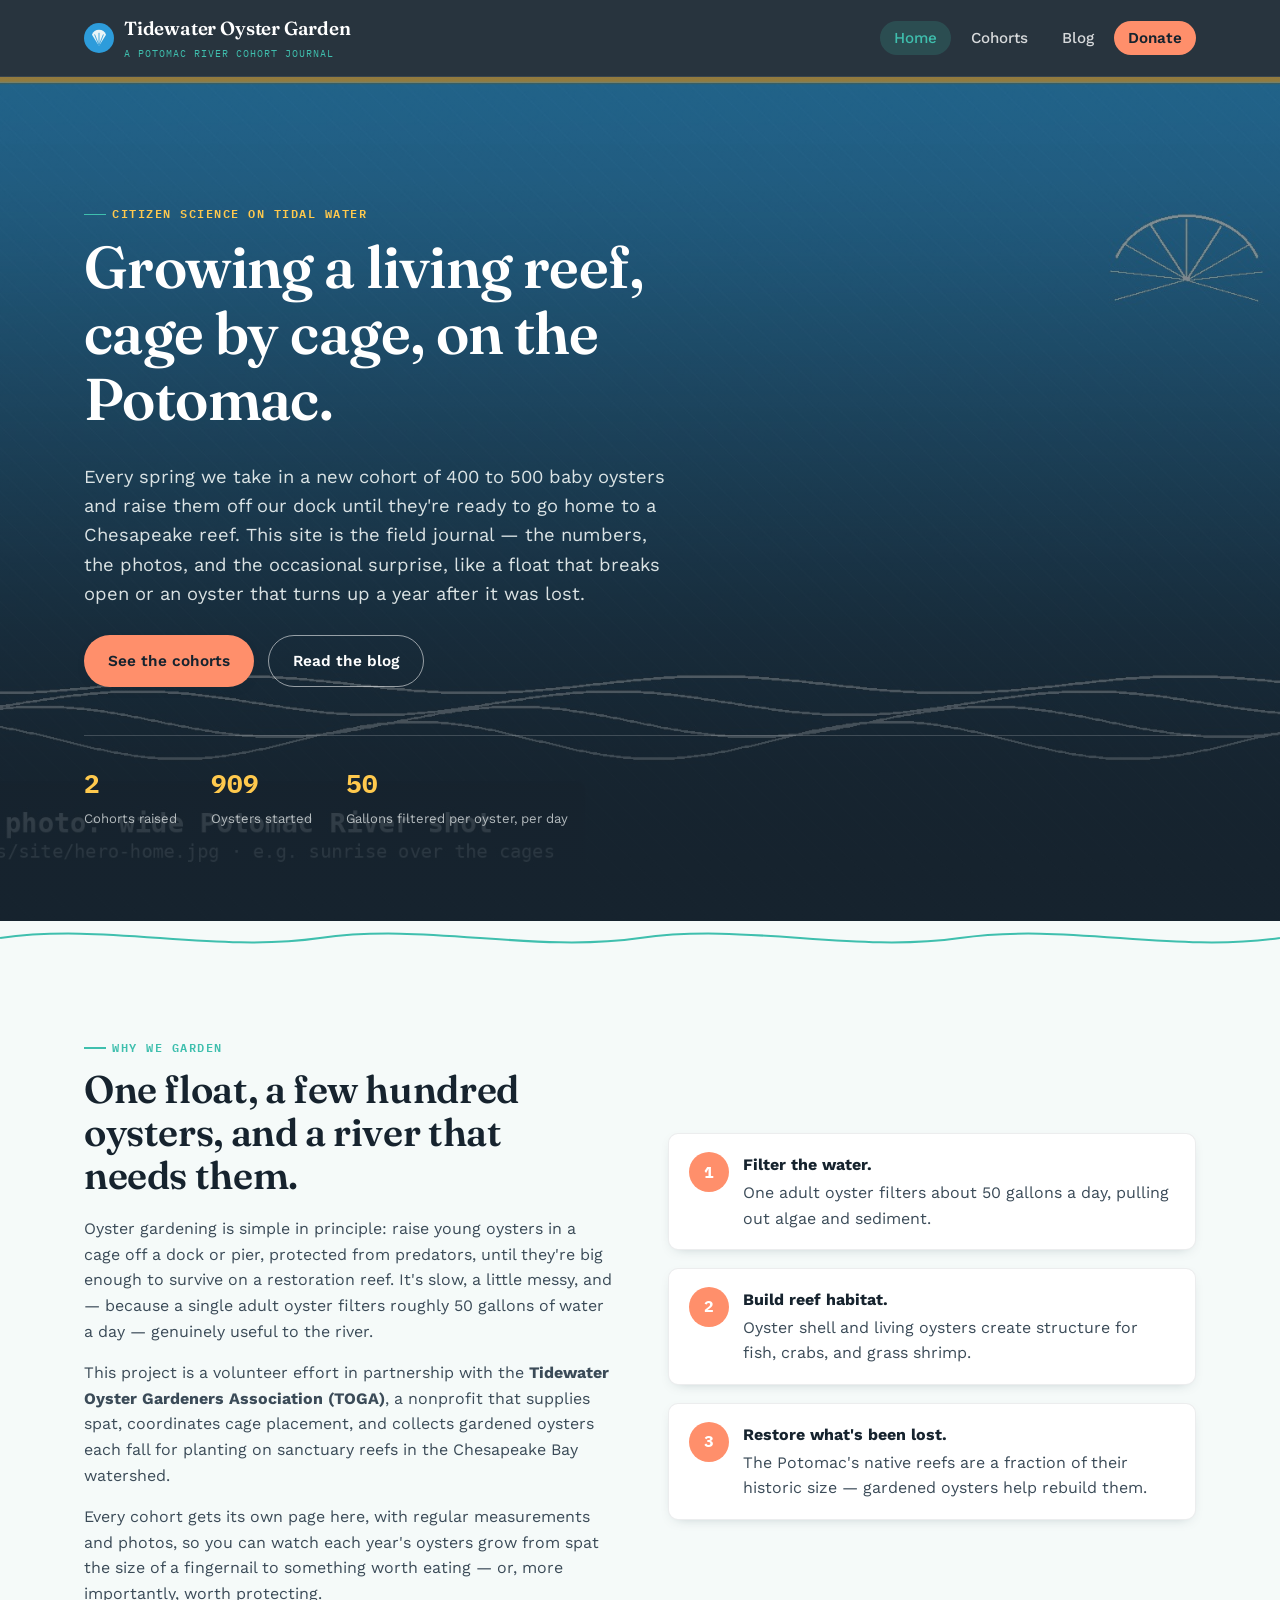
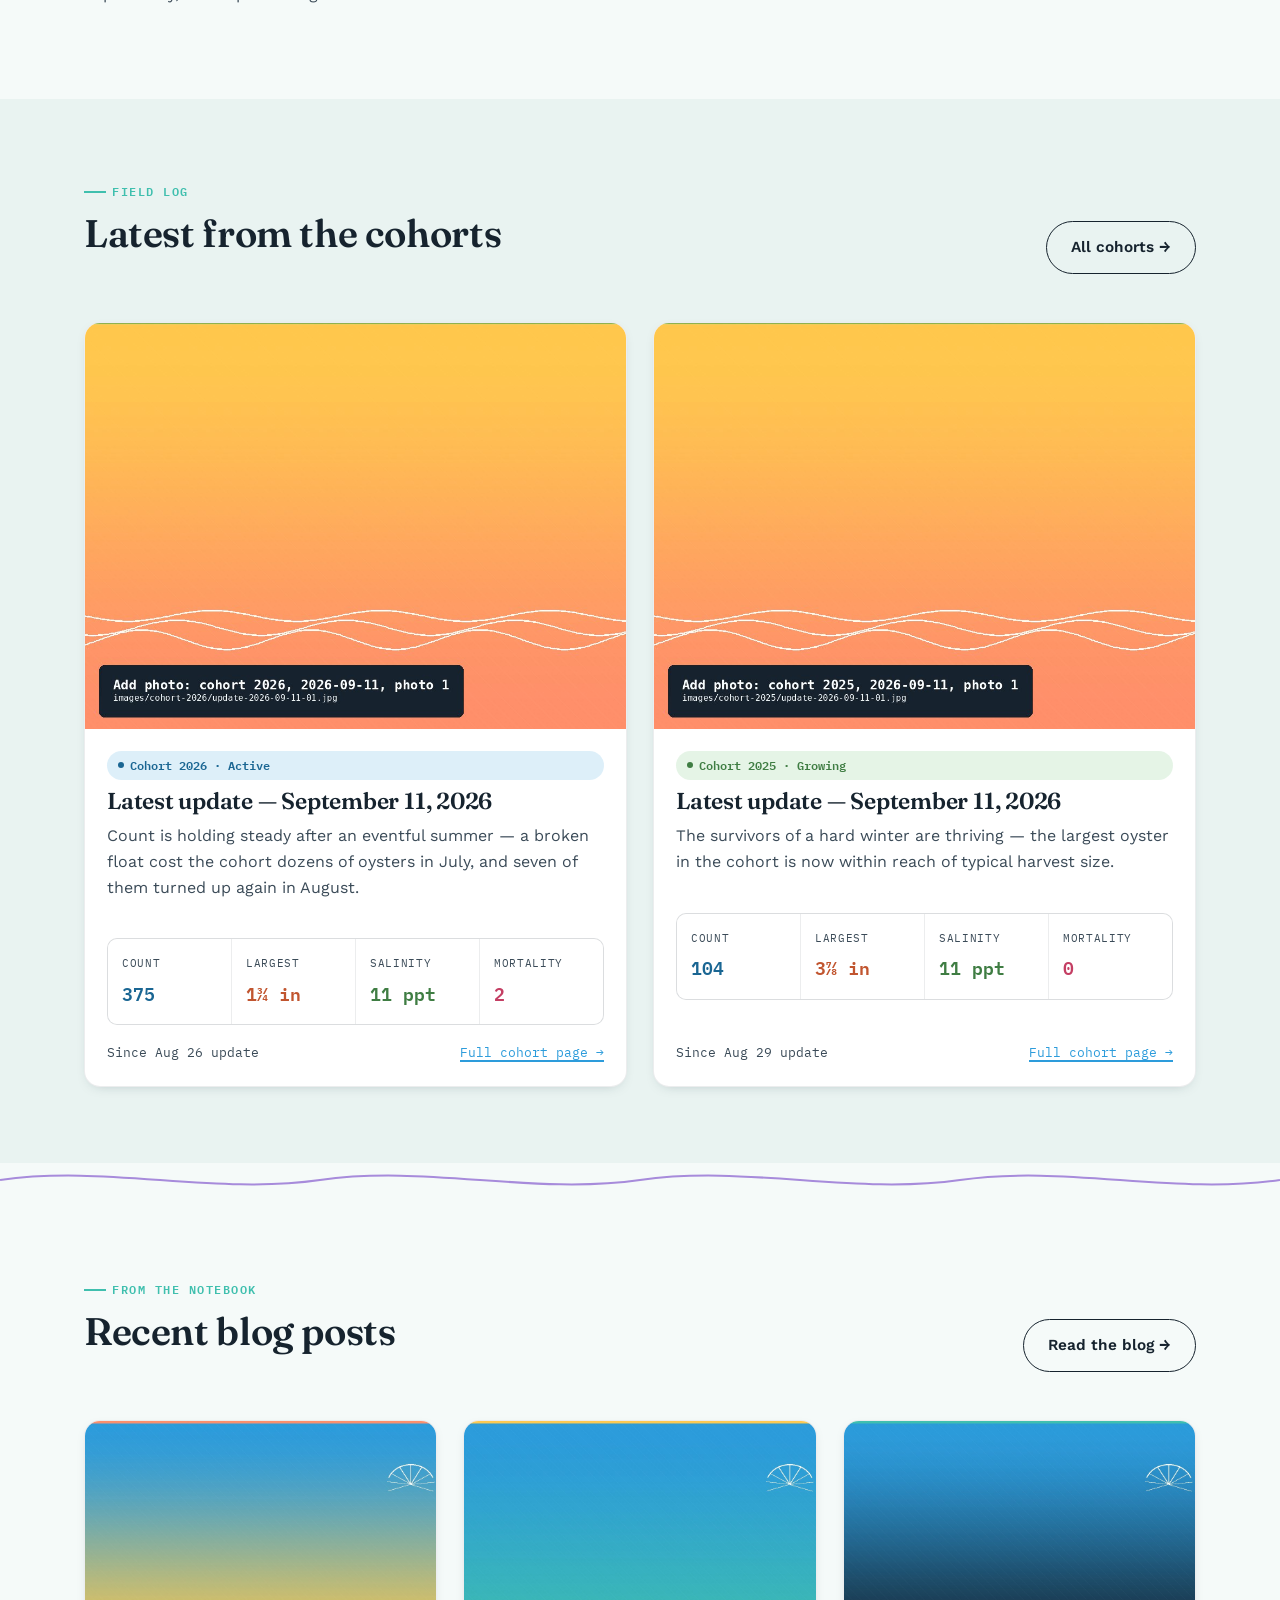
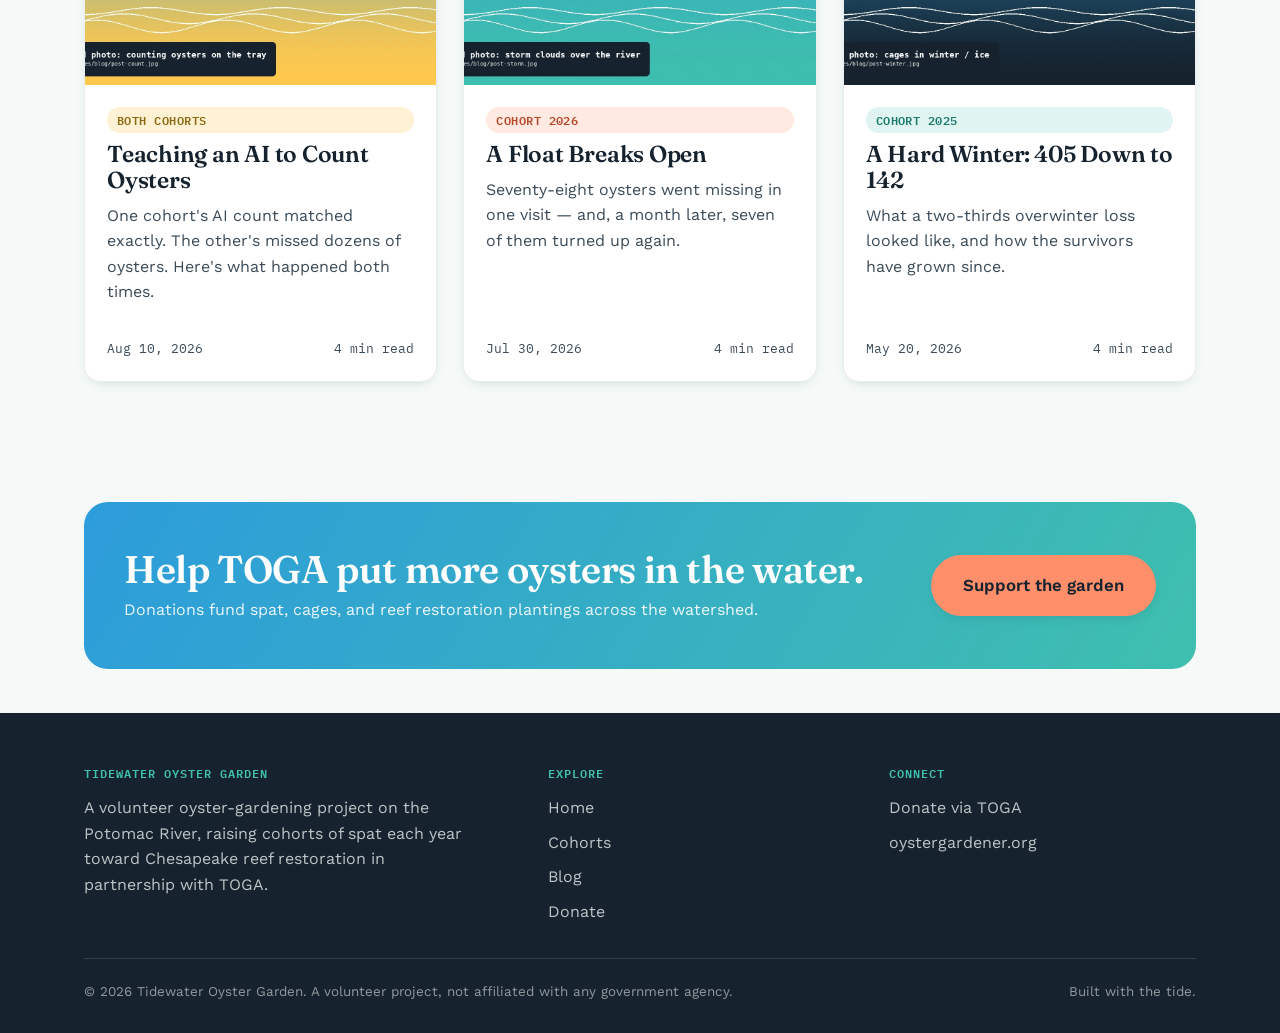
==== commit c71ee6b0: "Add files via upload Updated website" ====
--- a/index.html
+++ b/index.html
@@ -3,7 +3,7 @@
 <head>
 <meta charset="UTF-8">
 <meta name="viewport" content="width=device-width, initial-scale=1.0">
-<title>Northern Neck VA Oyster Garden — Growing a Reef on the Potomac</title>
+<title>Tidewater Oyster Garden — Growing a Reef on the Potomac</title>
 <meta name="description" content="Follow the progress of a volunteer oyster garden on the Potomac River — cohort data, photo updates, field notes, and how to support the Tidewater Oyster Gardeners Association.">
 <link rel="preconnect" href="https://fonts.googleapis.com">
 <link rel="stylesheet" href="css/style.css">
@@ -13,8 +13,12 @@
 <header class="site-header">
   <nav class="nav">
     <a href="index.html" class="brand">
-      <img class="brand-mark" src="images/site/brand-mark.png" alt="Northern Neck VA Oyster Garden brand mark">
-      <span>Northern Neck VA Oyster Garden<small>A Potomac River Cohort Journal</small></span>
+      <svg class="brand-mark" viewBox="0 0 32 32" xmlns="http://www.w3.org/2000/svg" aria-hidden="true">
+        <circle cx="16" cy="16" r="16" fill="#2D9CDB"/>
+        <path d="M16 24.5 L8.5 12.5 A8 8 0 0 1 23.5 12.5 Z" fill="#F5FAF9" opacity="0.95"/>
+        <path d="M16 24 L16 10.5 M16 24 L11.3 12.2 M16 24 L20.7 12.2" stroke="#2D9CDB" stroke-width="0.9" fill="none"/>
+      </svg>
+      <span>Tidewater Oyster Garden<small>A Potomac River Cohort Journal</small></span>
     </a>
     <button class="nav-toggle" aria-label="Toggle navigation" aria-expanded="false"><span></span></button>
     <ul class="nav-links">
@@ -33,14 +37,14 @@
   <div class="hero-inner">
     <p class="eyebrow" style="color:#FFC94D">Citizen science on tidal water</p>
     <h1>Growing a living reef, cage by cage, on the Potomac.</h1>
-    <p class="lede">Every spring we take in a new cohort of about 500 baby oysters and raise them off our dock till they are ready to add to our reef or just eat. This site is the field journal — the numbers, the photos, and the occasional blue crab that gets in where it shouldn't.</p>
+    <p class="lede">Every spring we take in a new cohort of 400 to 500 baby oysters and raise them off our dock until they're ready to go home to a Chesapeake reef. This site is the field journal — the numbers, the photos, and the occasional surprise, like a float that breaks open or an oyster that turns up a year after it was lost.</p>
     <div class="hero-cta">
       <a href="cohorts.html" class="btn btn-primary">See the cohorts</a>
       <a href="blog.html" class="btn btn-ghost">Read the blog</a>
     </div>
     <div class="hero-stats">
       <div class="hero-stat"><b>2</b><span>Cohorts raised</span></div>
-      <div class="hero-stat"><b>~1,000</b><span>Oysters gardened</span></div>
+      <div class="hero-stat"><b>909</b><span>Oysters started</span></div>
       <div class="hero-stat"><b>50</b><span>Gallons filtered per oyster, per day</span></div>
     </div>
   </div>
@@ -55,10 +59,10 @@
     <div class="grid grid-2" style="align-items:center; gap:56px;">
       <div class="reveal">
         <p class="eyebrow">Why we garden</p>
-        <h2>One float, five hundred oysters, and a river that needs them.</h2>
-        <p>Oyster gardening is simple in principle: raise young oysters in a cage off a dock or pier, protected from predators, until they're big enough to survive on a restoration reef or be eaten. It's slow, a little messy, and — because a single adult oyster filters roughly 50 gallons of water a day — genuinely useful to the river.</p>
-        <p>This project is a volunteer effort driven by training and guidance from the <strong>Tidewater Oyster Gardeners Association (TOGA)</strong>, a nonprofit that supplies training and helps individuals find spats, floats, and other stuff needed to raise oysters.</p>
-        <p>Every cohort gets its own page here, with regular measurements and photos, so you can watch the same 500 oysters grow from spat the size of a fingernail to something worth eating — or, more importantly, worth protecting.</p>
+        <h2>One float, a few hundred oysters, and a river that needs them.</h2>
+        <p>Oyster gardening is simple in principle: raise young oysters in a cage off a dock or pier, protected from predators, until they're big enough to survive on a restoration reef. It's slow, a little messy, and — because a single adult oyster filters roughly 50 gallons of water a day — genuinely useful to the river.</p>
+        <p>This project is a volunteer effort in partnership with the <strong>Tidewater Oyster Gardeners Association (TOGA)</strong>, a nonprofit that supplies spat, coordinates cage placement, and collects gardened oysters each fall for planting on sanctuary reefs in the Chesapeake Bay watershed.</p>
+        <p>Every cohort gets its own page here, with regular measurements and photos, so you can watch each year's oysters grow from spat the size of a fingernail to something worth eating — or, more importantly, worth protecting.</p>
       </div>
       <div class="reveal">
         <ul class="impact-list">
@@ -83,34 +87,34 @@
 
     <div class="grid grid-2 mt-lg">
       <div class="card reveal">
-        <div class="card-media"><img src="images/cohort-2026/update2-01.jpg" alt="Cohort 2026 oysters photographed during the July 2026 update"></div>
+        <div class="card-media"><img src="images/cohort-2026/update-2026-09-11-01.jpg" alt="Cohort 2026 oysters photographed during the September 2026 update"></div>
         <div class="card-body">
           <span class="badge badge-active"><span class="badge-dot"></span>Cohort 2026 · Active</span>
-          <h3><a href="cohort-2026.html#update-2026-07">Latest update — July 25, 2026</a></h3>
-          <p>Growth is on track after a warm, wet July. Salinity dipped to 6 ppt following heavy storms, so we're watching the cage closely, but counts and shell growth both look healthy.</p>
+          <h3><a href="cohort-2026.html#update-2026-09-11">Latest update — September 11, 2026</a></h3>
+          <p>Count is holding steady after an eventful summer — a broken float cost the cohort dozens of oysters in July, and seven of them turned up again in August.</p>
           <div class="data-grid" style="margin:14px 0 0;">
-            <div class="data-cell accent-bay"><span class="k">Count</span><span class="v">481</span></div>
-            <div class="data-cell accent-coral"><span class="k">Largest</span><span class="v">24 mm</span></div>
-            <div class="data-cell accent-marsh"><span class="k">Water temp</span><span class="v">83°F</span></div>
-            <div class="data-cell accent-salmon"><span class="k">Salinity</span><span class="v">6 ppt</span></div>
+            <div class="data-cell accent-bay"><span class="k">Count</span><span class="v">375</span></div>
+            <div class="data-cell accent-coral"><span class="k">Largest</span><span class="v">1¾ in</span></div>
+            <div class="data-cell accent-marsh"><span class="k">Salinity</span><span class="v">11 ppt</span></div>
+            <div class="data-cell accent-salmon"><span class="k">Mortality</span><span class="v">2</span></div>
           </div>
-          <div class="card-foot"><span>Since May 30 update</span><a href="cohort-2026.html">Full cohort page →</a></div>
+          <div class="card-foot"><span>Since Aug 26 update</span><a href="cohort-2026.html">Full cohort page →</a></div>
         </div>
       </div>
 
       <div class="card reveal">
-        <div class="card-media"><img src="images/cohort-2025/update2-01.jpg" alt="Cohort 2025 oysters photographed during the September 2025 update"></div>
+        <div class="card-media"><img src="images/cohort-2025/update-2026-09-11-01.jpg" alt="Cohort 2025 oysters photographed during the September 2026 update"></div>
         <div class="card-body">
           <span class="badge"><span class="badge-dot"></span>Cohort 2025 · Growing</span>
-          <h3><a href="cohort-2025.html#update-2025-09">Latest update — September 20, 2025</a></h3>
-          <p>Big growth spurt over the summer, and heavier fouling on the cage. Also: an uninvited blue crab. Read the full story on the blog.</p>
+          <h3><a href="cohort-2025.html#update-2026-09-11">Latest update — September 11, 2026</a></h3>
+          <p>The survivors of a hard winter are thriving — the largest oyster in the cohort is now within reach of typical harvest size.</p>
           <div class="data-grid" style="margin:14px 0 0;">
-            <div class="data-cell accent-bay"><span class="k">Count</span><span class="v">452</span></div>
-            <div class="data-cell accent-coral"><span class="k">Largest</span><span class="v">42 mm</span></div>
-            <div class="data-cell accent-marsh"><span class="k">Water temp</span><span class="v">79°F</span></div>
-            <div class="data-cell accent-salmon"><span class="k">Salinity</span><span class="v">11 ppt</span></div>
+            <div class="data-cell accent-bay"><span class="k">Count</span><span class="v">104</span></div>
+            <div class="data-cell accent-coral"><span class="k">Largest</span><span class="v">3⅞ in</span></div>
+            <div class="data-cell accent-marsh"><span class="k">Salinity</span><span class="v">11 ppt</span></div>
+            <div class="data-cell accent-salmon"><span class="k">Mortality</span><span class="v">0</span></div>
           </div>
-          <div class="card-foot"><span>Since June 15 update</span><a href="cohort-2025.html">Full cohort page →</a></div>
+          <div class="card-foot"><span>Since Aug 29 update</span><a href="cohort-2025.html">Full cohort page →</a></div>
         </div>
       </div>
     </div>
@@ -133,12 +137,22 @@
 
     <div class="grid grid-3 mt-lg">
       <article class="card reveal">
-        <div class="card-media"><img src="images/blog/post-storm.jpg" alt="Storm clouds over the river"></div>
+        <div class="card-media"><img src="images/blog/post-count.jpg" alt="Counting oysters on a tray"></div>
+        <div class="card-body">
+          <span class="tag tag-gold">Both Cohorts</span>
+          <h3><a href="blog.html#counting-oysters">Teaching an AI to Count Oysters</a></h3>
+          <p>One cohort's AI count matched exactly. The other's missed dozens of oysters. Here's what happened both times.</p>
+          <div class="card-foot"><span>Aug 10, 2026</span><span>4 min read</span></div>
+        </div>
+      </article>
+
+      <article class="card reveal">
+        <div class="card-media"><img src="images/blog/post-storm.jpg" alt="A cage float in the water"></div>
         <div class="card-body">
           <span class="tag tag-coral">Cohort 2026</span>
-          <h3><a href="blog.html#salinity-swings">Salinity Swings After the July Storms</a></h3>
-          <p>A week of heavy rain pushed the river's salinity down fast. Here's what we watched for and why oysters can usually ride it out.</p>
-          <div class="card-foot"><span>Aug 5, 2026</span><span>4 min read</span></div>
+          <h3><a href="blog.html#float-breaks-open">A Float Breaks Open</a></h3>
+          <p>Seventy-eight oysters went missing in one visit — and, a month later, seven of them turned up again.</p>
+          <div class="card-foot"><span>Jul 30, 2026</span><span>4 min read</span></div>
         </div>
       </article>
 
@@ -146,19 +160,9 @@
         <div class="card-media"><img src="images/blog/post-winter.jpg" alt="Ice on the water near the cages"></div>
         <div class="card-body">
           <span class="tag tag-seafoam">Cohort 2025</span>
-          <h3><a href="blog.html#first-winter">First Winter: What We Learned</a></h3>
-          <p>Cohort 2025's first cold season, from cage depth changes to the week the river nearly iced over.</p>
-          <div class="card-foot"><span>Feb 2, 2026</span><span>5 min read</span></div>
-        </div>
-      </article>
-
-      <article class="card reveal">
-        <div class="card-media"><img src="images/blog/post-crabs.jpg" alt="A blue crab found in the oyster cage"></div>
-        <div class="card-body">
-          <span class="tag">Critters</span>
-          <h3><a href="blog.html#blue-crabs">Blue Crabs Pay a Visit</a></h3>
-          <p>One determined blue crab, a wedged-open cage seam, and what we changed about our latch afterward.</p>
-          <div class="card-foot"><span>Oct 3, 2025</span><span>3 min read</span></div>
+          <h3><a href="blog.html#hard-winter">A Hard Winter: 405 Down to 142</a></h3>
+          <p>What a two-thirds overwinter loss looked like, and how the survivors have grown since.</p>
+          <div class="card-foot"><span>May 20, 2026</span><span>4 min read</span></div>
         </div>
       </article>
     </div>
@@ -181,8 +185,8 @@
   <div class="container">
     <div class="footer-grid">
       <div>
-        <h4>Northern Neck VA Oyster Garden</h4>
-        <p style="color:rgba(245,250,249,.75); max-width:38ch;">A volunteer oyster-gardening project on the Potomac River, raising cohorts of spat each year to help clean the Potomac River and the Chesapeake Bay.</p>
+        <h4>Tidewater Oyster Garden</h4>
+        <p style="color:rgba(245,250,249,.75); max-width:38ch;">A volunteer oyster-gardening project on the Potomac River, raising cohorts of spat each year toward Chesapeake reef restoration in partnership with TOGA.</p>
       </div>
       <div>
         <h4>Explore</h4>
@@ -202,7 +206,7 @@
       </div>
     </div>
     <div class="footer-bottom">
-      <span>© 2026 Northern Neck VA Oyster Garden. A volunteer project, not affiliated with any government agency.</span>
+      <span>© 2026 Tidewater Oyster Garden. A volunteer project, not affiliated with any government agency.</span>
       <span>Built with the tide.</span>
     </div>
   </div>
--- a/css/style.css
+++ b/css/style.css
@@ -1,5 +1,5 @@
 /* ==========================================================================
-   Northern Neck VA Oyster Garden — stylesheet
+   Tidewater Oyster Garden — stylesheet
    A field-notebook aesthetic for a citizen-science oyster garden on the
    Potomac. Signature element: the "tide line" — a wavy rule that separates
    sections, and a vertical tide gauge that tracks cohort update history.
@@ -126,7 +126,7 @@
   letter-spacing: -.01em;
 }
 .brand:hover{ color: var(--white); }
-.brand-mark{ width: 30px; height: 30px; flex-shrink: 0; object-fit: contain; border-radius: 50%; }
+.brand-mark{ width: 30px; height: 30px; flex-shrink: 0; }
 .brand small{
   display: block; font-family: var(--font-mono); font-weight: 400;
   font-size: .62rem; letter-spacing: .1em; text-transform: uppercase;
